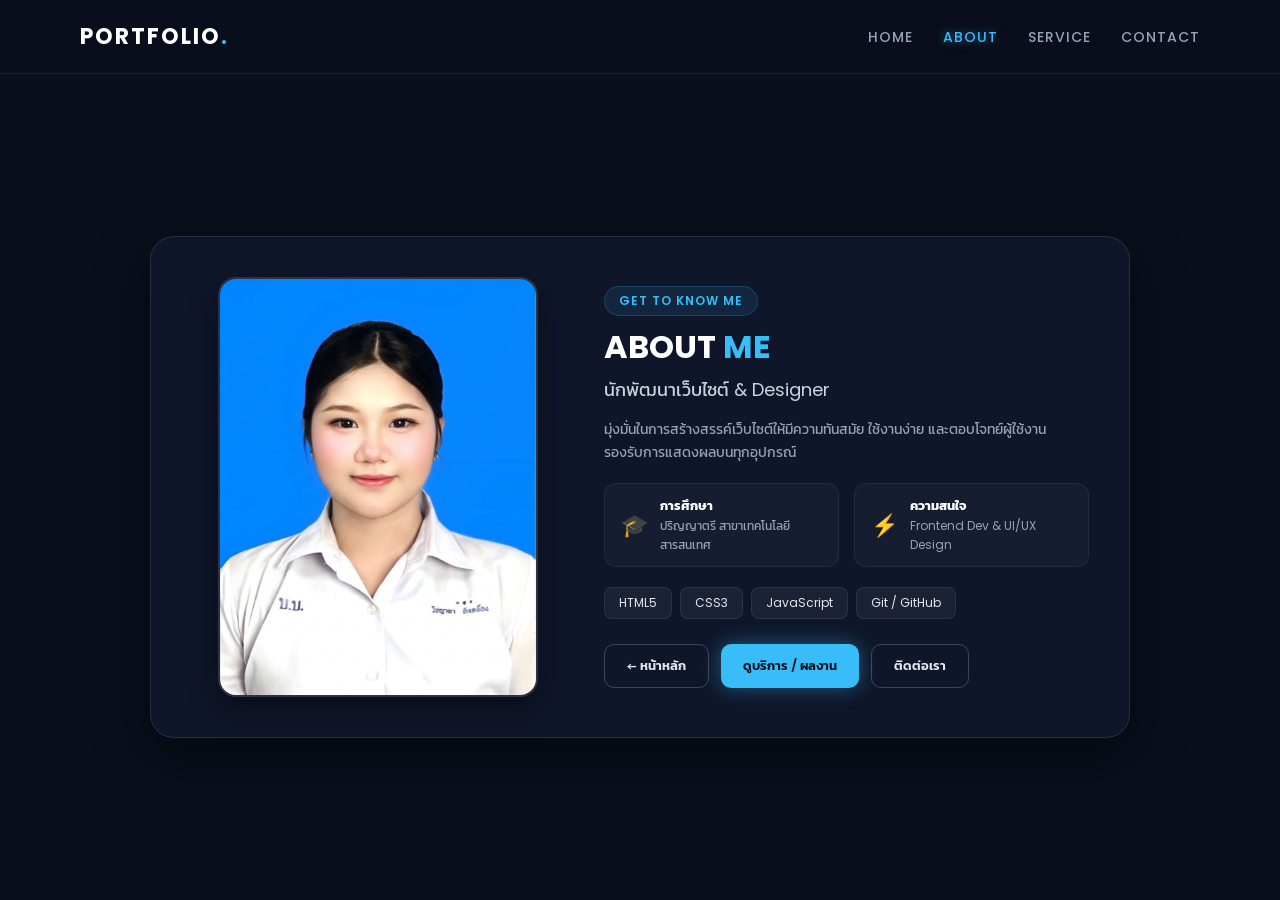
==== about.html @ 10ffb859 "Update about.html" ====
<!DOCTYPE html>
<html lang="th">
<head>
    <meta charset="UTF-8">
    <meta name="viewport" content="width=device-width, initial-scale=1.0">
    <title>Portfolio - About Me</title>
    <link rel="stylesheet" href="style.css">
    <link href="https://fonts.googleapis.com/css2?family=Kanit:wght@300;400;500;600&family=Poppins:wght@400;600;700&display=swap" rel="stylesheet">
</head>
<body>
    <header class="navbar">
        <div class="logo">PORTFOLIO<span>.</span></div>
        <nav>
            <ul>
                <li><a href="index.html">HOME</a></li>
                <li><a href="about.html" class="active">ABOUT</a></li>
                <li><a href="service.html">SERVICE</a></li>
                <li><a href="contact.html">CONTACT</a></li>
            </ul>
        </nav>
    </header>

    <main class="page-wrapper">
        <div class="main-card">
            <div class="card-image">
                <img src="IMG_5016.jpg" alt="Profile Image">
            </div>
            <div class="card-content">
                <span class="tag">GET TO KNOW ME</span>
                <h1>ABOUT <span>ME</span></h1>
                <h2>นักพัฒนาเว็บไซต์ & Designer</h2>
                <p class="description">
                    มุ่งมั่นในการสร้างสรรค์เว็บไซต์ให้มีความทันสมัย ใช้งานง่าย และตอบโจทย์ผู้ใช้งาน รองรับการแสดงผลบนทุกอุปกรณ์
                </p>

                <div class="info-grid">
                    <div class="info-box">
                        <span class="icon">🎓</span>
                        <div>
                            <strong>การศึกษา</strong>
                            <p>ปริญญาตรี สาขาเทคโนโลยีสารสนเทศ</p>
                        </div>
                    </div>
                    <div class="info-box">
                        <span class="icon">⚡</span>
                        <div>
                            <strong>ความสนใจ</strong>
                            <p>Frontend Dev & UI/UX Design</p>
                        </div>
                    </div>
                </div>

                <div class="skills">
                    <span class="skill-badge">HTML5</span>
                    <span class="skill-badge">CSS3</span>
                    <span class="skill-badge">JavaScript</span>
                    <span class="skill-badge">Git / GitHub</span>
                </div>

                <div class="button-group">
                    <a href="index.html" class="btn btn-outline">← หน้าหลัก</a>
                    <a href="service.html" class="btn btn-glow">ดูบริการ / ผลงาน</a>
                    <a href="contact.html" class="btn btn-outline">ติดต่อเรา</a>
                </div>
            </div>
        </div>
    </main>
</body>
</html>
---- style.css ----
/* ==================== Reset & General Settings ==================== */
* {
    margin: 0;
    padding: 0;
    box-sizing: border-box;
    font-family: 'Poppins', 'Kanit', sans-serif;
}

body {
    background-color: #0a0f1d;
    color: #e2e8f0;
    min-height: 100vh;
    display: flex;
    flex-direction: column;
}

/* ==================== Navigation Bar ==================== */
.navbar {
    display: flex;
    justify-content: space-between;
    align-items: center;
    padding: 20px 80px;
    background: rgba(10, 15, 29, 0.9);
    backdrop-filter: blur(10px);
    border-bottom: 1px solid rgba(255, 255, 255, 0.08);
    position: sticky;
    top: 0;
    z-index: 100;
}

.logo {
    font-size: 22px;
    font-weight: 700;
    letter-spacing: 2px;
    color: #ffffff;
}

.logo span {
    color: #38bdf8;
}

nav ul {
    display: flex;
    list-style: none;
    gap: 30px;
}

nav ul li a {
    text-decoration: none;
    color: #94a3b8;
    font-size: 14px;
    font-weight: 500;
    letter-spacing: 1px;
    transition: all 0.3s ease;
}

nav ul li a:hover, nav ul li a.active {
    color: #38bdf8;
    text-shadow: 0 0 10px rgba(56, 189, 248, 0.5);
}

/* ==================== Center Wrapper ==================== */
.page-wrapper {
    flex: 1;
    display: flex;
    justify-content: center;
    align-items: center;
    padding: 40px 20px;
}

.column-layout {
    flex-direction: column;
}

/* ==================== Main Cards (Index & About) ==================== */
.main-card {
    display: flex;
    align-items: center;
    gap: 40px;
    max-width: 980px;
    width: 100%;
    background: rgba(18, 26, 47, 0.75);
    border: 1px solid rgba(255, 255, 255, 0.1);
    padding: 40px;
    border-radius: 24px;
    box-shadow: 0 20px 50px rgba(0, 0, 0, 0.5);
    backdrop-filter: blur(12px);
}

/* จัดสเกลรูปภาพทั้ง POK.jpg และ IMG_5016.jpg ให้เข้ากรอบพอดีข้อความ */
.card-image {
    flex: 1;
    display: flex;
    justify-content: center;
    align-items: center;
}

.card-image img {
    width: 100%;
    max-width: 320px;
    height: 420px;
    object-fit: cover;
    object-position: center;
    border-radius: 18px;
    border: 2px solid rgba(255, 255, 255, 0.12);
    box-shadow: 0 12px 30px rgba(0, 0, 0, 0.4);
}

.card-content {
    flex: 1.3;
}

/* ==================== Text & Badges ==================== */
.tag {
    background: rgba(56, 189, 248, 0.1);
    color: #38bdf8;
    padding: 5px 14px;
    border-radius: 20px;
    font-size: 12px;
    font-weight: 600;
    letter-spacing: 1px;
    display: inline-block;
    margin-bottom: 12px;
    border: 1px solid rgba(56, 189, 248, 0.2);
}

h1 {
    font-size: 32px;
    color: #ffffff;
    line-height: 1.2;
    margin-bottom: 10px;
}

h1 span {
    color: #38bdf8;
}

h2 {
    font-size: 18px;
    color: #cbd5e1;
    font-weight: 400;
    margin-bottom: 15px;
}

p {
    color: #94a3b8;
    font-size: 14px;
    line-height: 1.6;
    margin-bottom: 20px;
}

/* ==================== Info & Skills ==================== */
.info-grid {
    display: flex;
    gap: 15px;
    margin-bottom: 20px;
}

.info-box {
    display: flex;
    align-items: center;
    gap: 12px;
    background: rgba(255, 255, 255, 0.03);
    border: 1px solid rgba(255, 255, 255, 0.06);
    padding: 12px 16px;
    border-radius: 12px;
    flex: 1;
}

.info-box .icon {
    font-size: 22px;
}

.info-box strong {
    font-size: 13px;
    color: #ffffff;
    display: block;
}

.info-box p {
    font-size: 12px;
    margin: 0;
}

.skills {
    display: flex;
    gap: 8px;
    flex-wrap: wrap;
    margin-bottom: 25px;
}

.skill-badge {
    background: rgba(255, 255, 255, 0.05);
    color: #e2e8f0;
    padding: 6px 14px;
    border-radius: 8px;
    font-size: 12px;
    border: 1px solid rgba(255, 255, 255, 0.08);
}

/* ==================== Buttons ==================== */
.button-group {
    display: flex;
    gap: 12px;
    flex-wrap: wrap;
}

.btn {
    padding: 11px 22px;
    border-radius: 10px;
    font-size: 13px;
    font-weight: 600;
    text-decoration: none;
    transition: all 0.3s ease;
    display: inline-flex;
    align-items: center;
    justify-content: center;
}

.btn-glow {
    background: #38bdf8;
    color: #0a0f1d;
    box-shadow: 0 0 20px rgba(56, 189, 248, 0.4);
}

.btn-glow:hover {
    background: #0284c7;
    color: #ffffff;
    box-shadow: 0 0 30px rgba(56, 189, 248, 0.7);
}

.btn-outline {
    background: transparent;
    color: #e2e8f0;
    border: 1px solid rgba(255, 255, 255, 0.2);
}

.btn-outline:hover {
    background: rgba(255, 255, 255, 0.1);
    border-color: #38bdf8;
    color: #38bdf8;
}

.center-buttons {
    justify-content: center;
    margin-top: 30px;
}

/* ==================== Services & Contact Styling ==================== */
.section-header {
    text-align: center;
    margin-bottom: 30px;
}

.services-grid {
    display: flex;
    gap: 20px;
    width: 100%;
    justify-content: center;
    flex-wrap: wrap;
    max-width: 1000px;
}

.service-card {
    flex: 1;
    min-width: 260px;
    max-width: 310px;
    background: rgba(18, 26, 47, 0.75);
    border: 1px solid rgba(255, 255, 255, 0.1);
    padding: 30px;
    border-radius: 18px;
    box-shadow: 0 10px 30px rgba(0, 0, 0, 0.3);
    backdrop-filter: blur(10px);
    transition: all 0.3s ease;
}

.service-card:hover {
    transform: translateY(-5px);
    border-color: rgba(56, 189, 248, 0.4);
    box-shadow: 0 15px 35px rgba(56, 189, 248, 0.15);
}

.card-icon {
    font-size: 36px;
    margin-bottom: 15px;
}

.service-card h3 {
    color: #ffffff;
    font-size: 18px;
    margin-bottom: 10px;
}

.service-card p {
    margin-bottom: 0;
    font-size: 13px;
}

.contact-card {
    background: rgba(18, 26, 47, 0.75);
    border: 1px solid rgba(255, 255, 255, 0.1);
    padding: 45px;
    border-radius: 24px;
    box-shadow: 0 20px 50px rgba(0, 0, 0, 0.4);
    backdrop-filter: blur(12px);
    max-width: 800px;
    width: 100%;
}

.contact-grid {
    display: grid;
    grid-template-columns: repeat(auto-fit, minmax(230px, 1fr));
    gap: 20px;
    margin-top: 20px;
}

.contact-item {
    display: flex;
    align-items: center;
    gap: 15px;
    background: rgba(255, 255, 255, 0.03);
    border: 1px solid rgba(255, 255, 255, 0.06);
    padding: 16px 20px;
    border-radius: 14px;
}

.contact-item .icon {
    font-size: 24px;
}

.contact-item strong {
    color: #ffffff;
    font-size: 14px;
    display: block;
}

.contact-item p {
    margin: 0;
    font-size: 13px;
    color: #94a3b8;
}/* ==================== ปรับขนาดรูปภาพหน้า About ให้เล็กลง ==================== */

/* ปรับความกว้างของรูปฝั่ง About ให้กะทัดรัดขึ้น */
.about-card .card-image img {
    max-width: 240px;       /* ปรับลดความกว้าง (จากเดิม 320px) */
    height: 320px;          /* ปรับลดความสูงลงให้ได้สัดส่วนพอดี (จากเดิม 420px) */
    object-fit: cover;
    object-position: center;
}

/* ปรับความกว้างรวมของการ์ดให้กระชับเข้าตามขนาดรูป */
.about-card {
    max-width: 850px;
    padding: 30px;
}
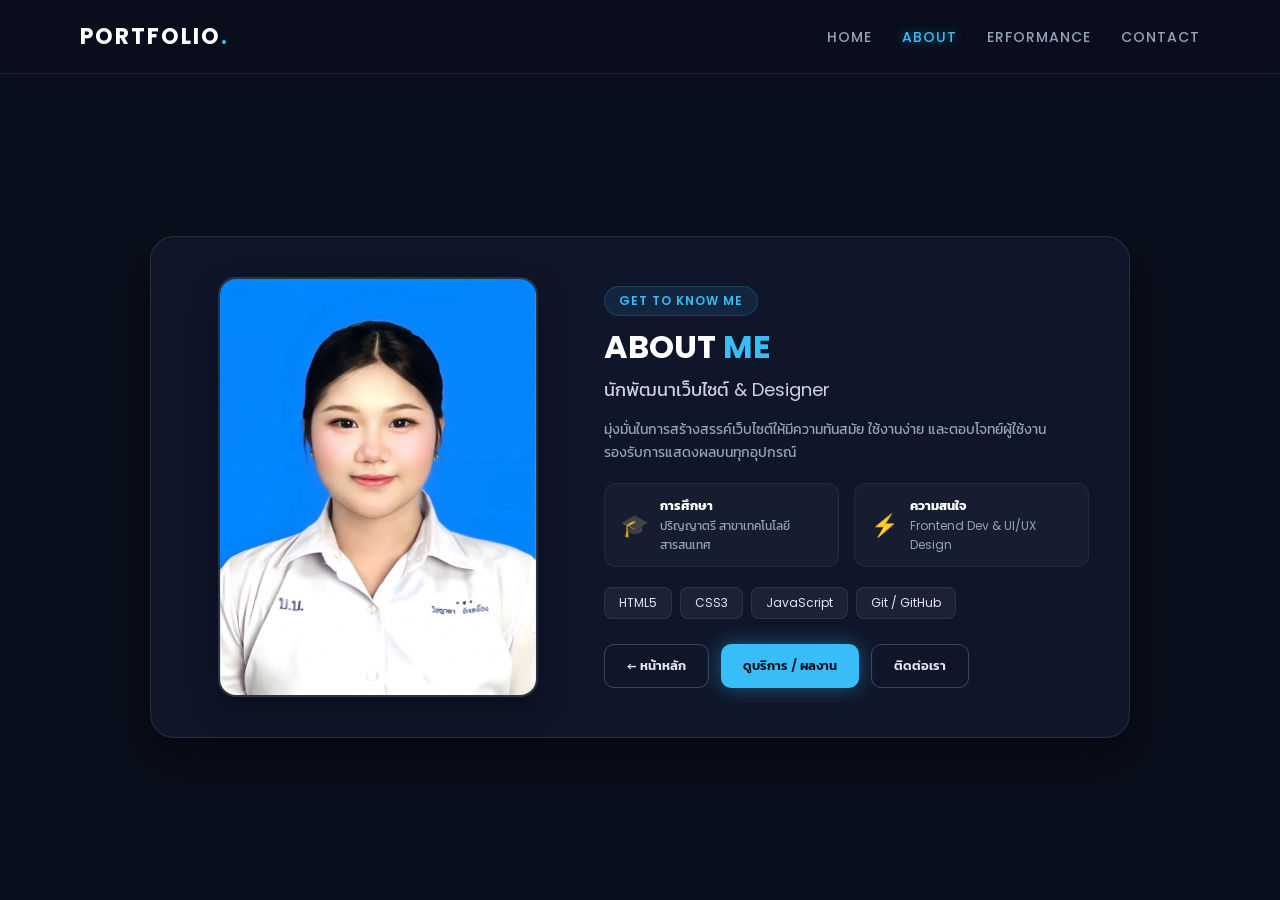
==== commit f5868307: "Update about.html" ====
--- a/about.html
+++ b/about.html
@@ -14,7 +14,7 @@
             <ul>
                 <li><a href="index.html">HOME</a></li>
                 <li><a href="about.html" class="active">ABOUT</a></li>
-                <li><a href="service.html">SERVICE</a></li>
+                <li><a href="service.html">ERFORMANCE</a></li>
                 <li><a href="contact.html">CONTACT</a></li>
             </ul>
         </nav>
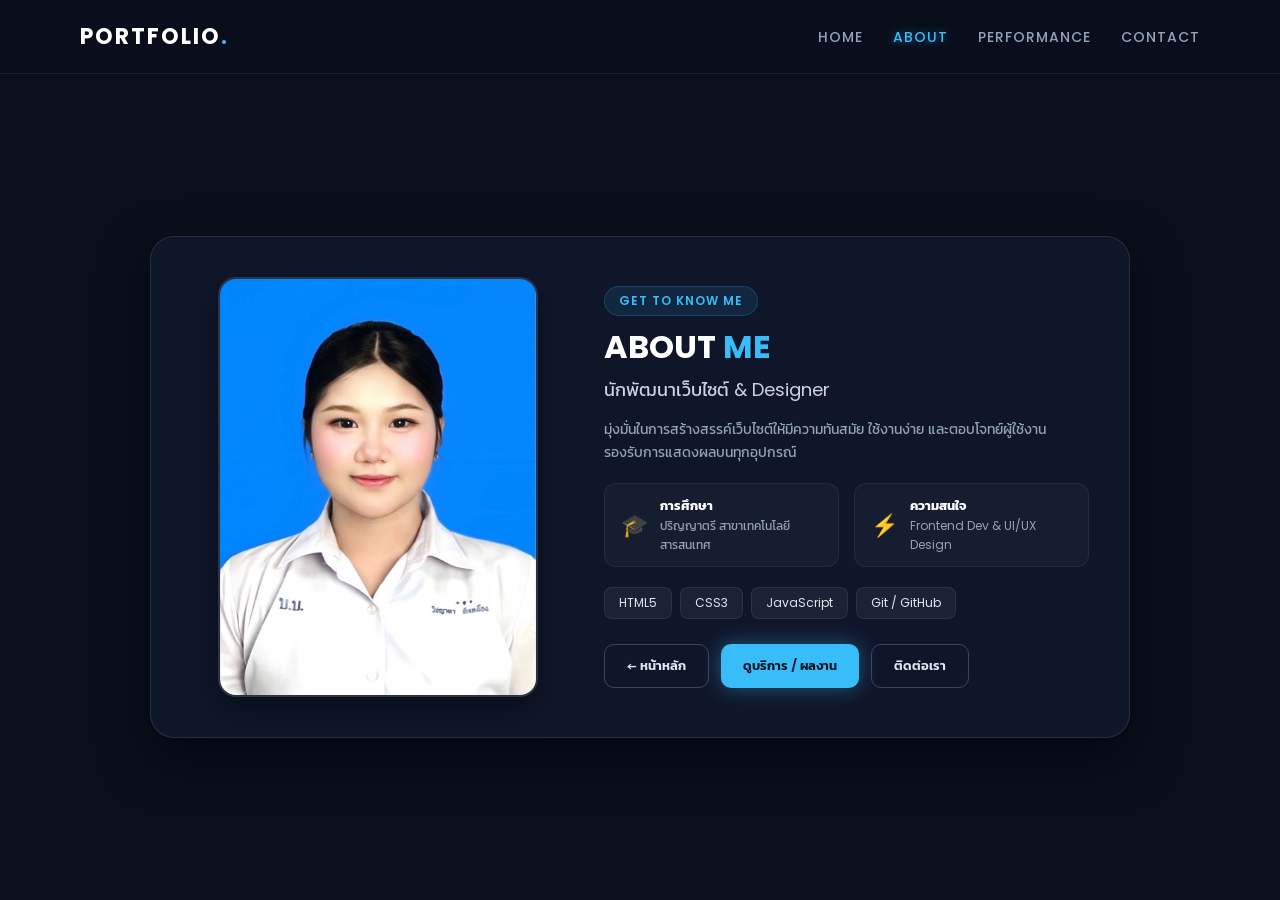
==== commit 0d6393fe: "Update about.html" ====
--- a/about.html
+++ b/about.html
@@ -14,7 +14,7 @@
             <ul>
                 <li><a href="index.html">HOME</a></li>
                 <li><a href="about.html" class="active">ABOUT</a></li>
-                <li><a href="service.html">ERFORMANCE</a></li>
+                <li><a href="service.html">PERFORMANCE</a></li>
                 <li><a href="contact.html">CONTACT</a></li>
             </ul>
         </nav>
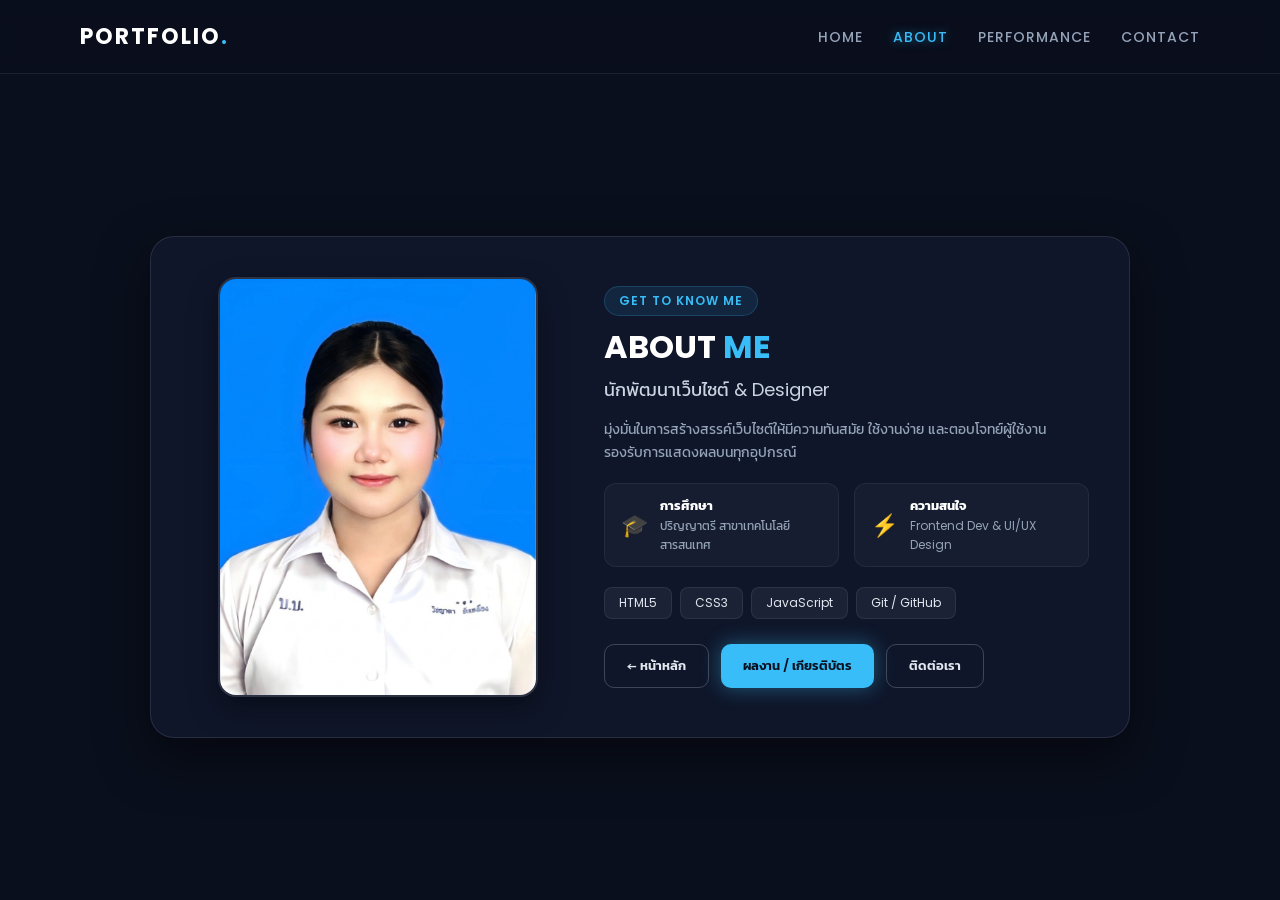
==== commit 3db7f20a: "Update about.html" ====
--- a/about.html
+++ b/about.html
@@ -59,7 +59,7 @@
 
                 <div class="button-group">
                     <a href="index.html" class="btn btn-outline">← หน้าหลัก</a>
-                    <a href="service.html" class="btn btn-glow">ดูบริการ / ผลงาน</a>
+                    <a href="service.html" class="btn btn-glow">ผลงาน / เกียรติบัตร</a>
                     <a href="contact.html" class="btn btn-outline">ติดต่อเรา</a>
                 </div>
             </div>
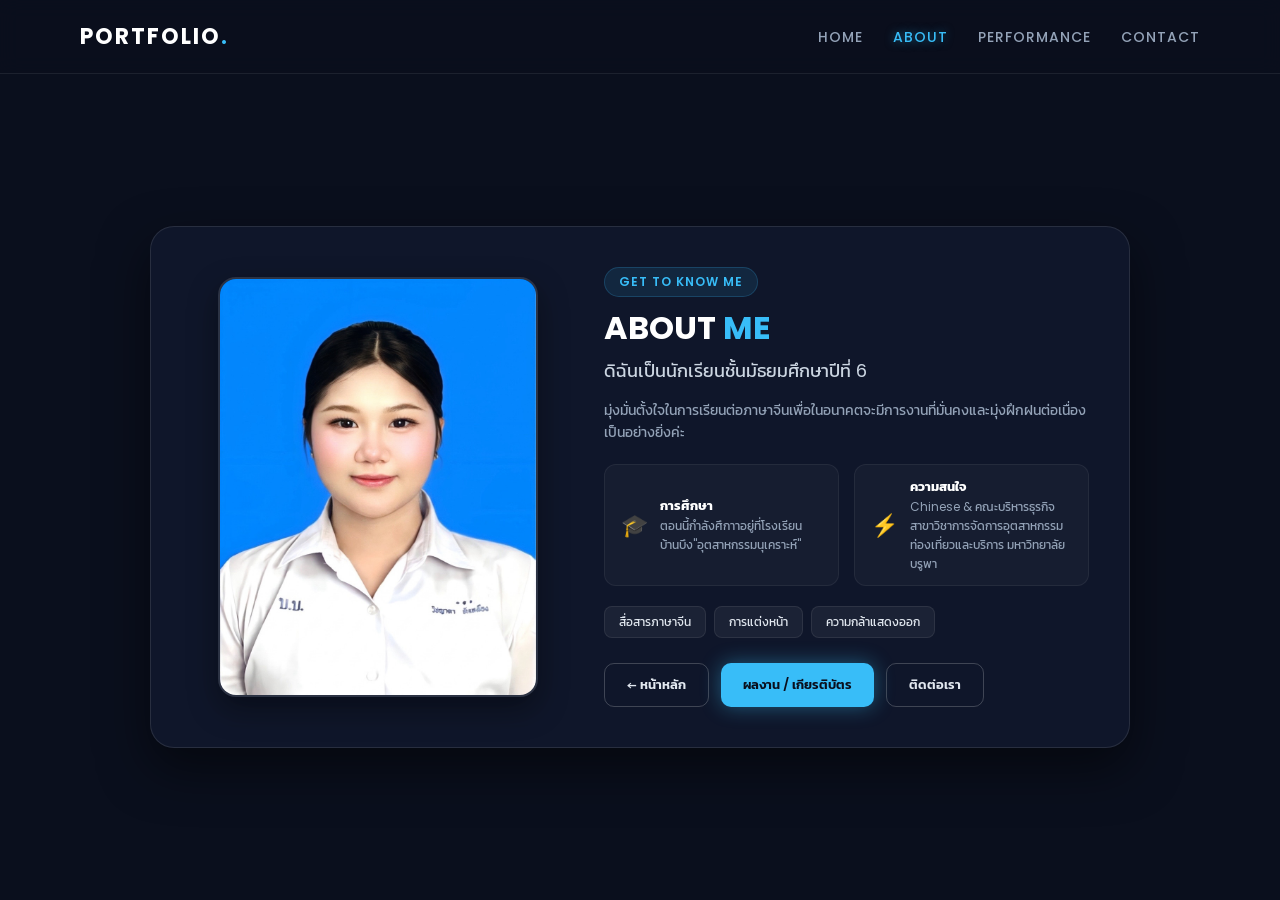
==== commit f593e25b: "Update about.html" ====
--- a/about.html
+++ b/about.html
@@ -28,9 +28,9 @@
             <div class="card-content">
                 <span class="tag">GET TO KNOW ME</span>
                 <h1>ABOUT <span>ME</span></h1>
-                <h2>นักพัฒนาเว็บไซต์ & Designer</h2>
+                <h2>ดิฉันเป็นนักเรียนชั้นมัธยมศึกษาปีที่ 6</h2>
                 <p class="description">
-                    มุ่งมั่นในการสร้างสรรค์เว็บไซต์ให้มีความทันสมัย ใช้งานง่าย และตอบโจทย์ผู้ใช้งาน รองรับการแสดงผลบนทุกอุปกรณ์
+                    มุ่งมั่นตั้งใจในการเรียนต่อภาษาจีนเพื่อในอนาคตจะมีการงานที่มั่นคงและมุ่งฝึกฝนต่อเนื่องเป็นอย่างยิ่งค่ะ
                 </p>
 
                 <div class="info-grid">
@@ -38,23 +38,22 @@
                         <span class="icon">🎓</span>
                         <div>
                             <strong>การศึกษา</strong>
-                            <p>ปริญญาตรี สาขาเทคโนโลยีสารสนเทศ</p>
+                            <p>ตอนนี้กำลังศึกาาอยู่ที่โรงเรียนบ้านบึง"อุตสาหกรรมนุเคราะห์"</p>
                         </div>
                     </div>
                     <div class="info-box">
                         <span class="icon">⚡</span>
                         <div>
                             <strong>ความสนใจ</strong>
-                            <p>Frontend Dev & UI/UX Design</p>
+                            <p>Chinese & คณะบริหารธุรกิจ สาขาวิชาการจัดการอุตสาหกรรมท่องเที่ยวและบริการ มหาวิทยาลัยบรูพา</p>
                         </div>
                     </div>
                 </div>
 
                 <div class="skills">
-                    <span class="skill-badge">HTML5</span>
-                    <span class="skill-badge">CSS3</span>
-                    <span class="skill-badge">JavaScript</span>
-                    <span class="skill-badge">Git / GitHub</span>
+                    <span class="skill-badge">สื่อสารภาษาจีน</span>
+                    <span class="skill-badge">การแต่งหน้า</span>
+                    <span class="skill-badge">ความกล้าแสดงออก</span>
                 </div>
 
                 <div class="button-group">
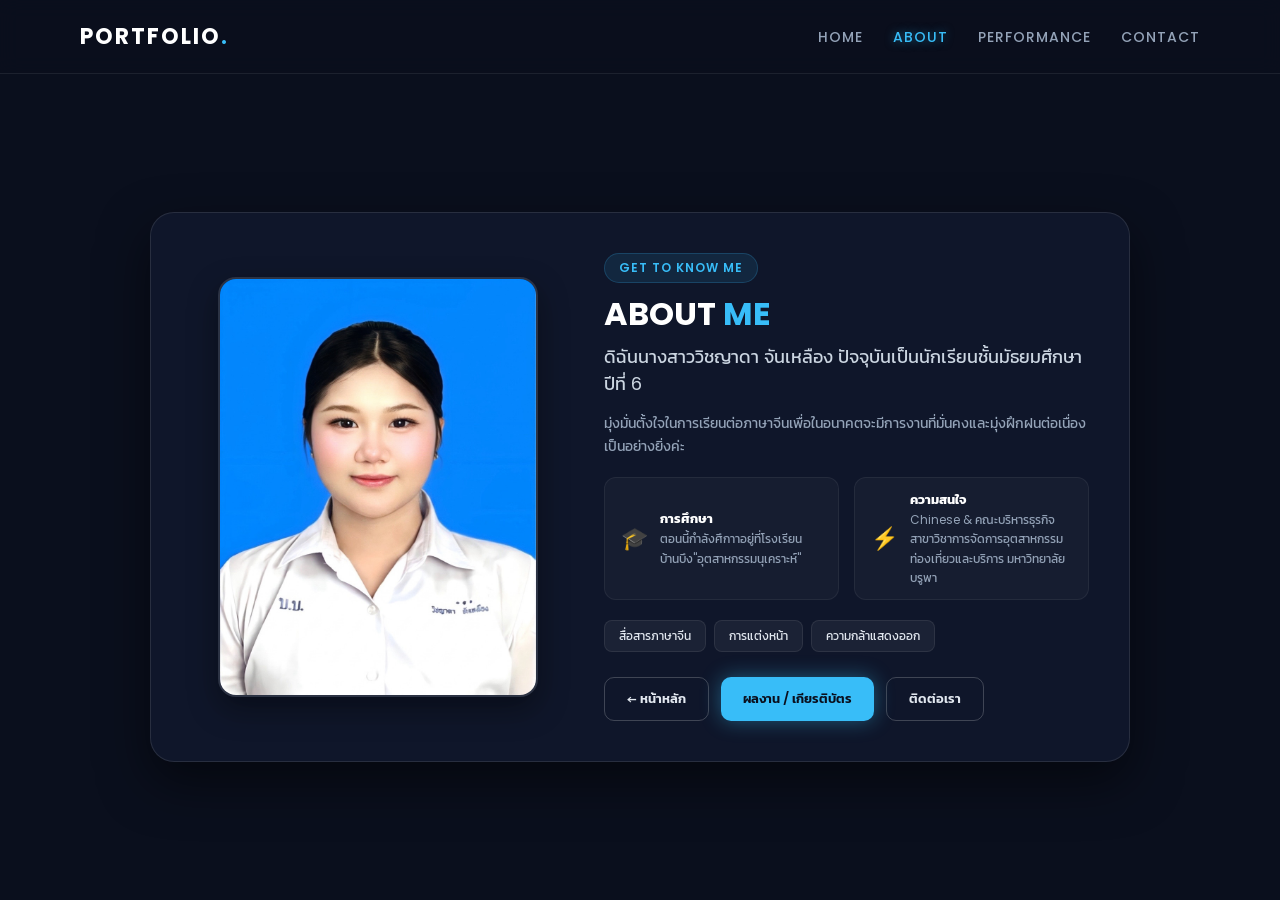
==== commit 3883836a: "Update about.html" ====
--- a/about.html
+++ b/about.html
@@ -28,7 +28,7 @@
             <div class="card-content">
                 <span class="tag">GET TO KNOW ME</span>
                 <h1>ABOUT <span>ME</span></h1>
-                <h2>ดิฉันเป็นนักเรียนชั้นมัธยมศึกษาปีที่ 6</h2>
+                <h2>ดิฉันนางสาววิชญาดา จันเหลือง ปัจจุบันเป็นนักเรียนชั้นมัธยมศึกษาปีที่ 6</h2>
                 <p class="description">
                     มุ่งมั่นตั้งใจในการเรียนต่อภาษาจีนเพื่อในอนาคตจะมีการงานที่มั่นคงและมุ่งฝึกฝนต่อเนื่องเป็นอย่างยิ่งค่ะ
                 </p>
--- a/style.css
+++ b/style.css
@@ -353,3 +353,34 @@
     max-width: 850px;
     padding: 30px;
 }
+/* ==================== ปรับไอคอนรูปภาพในหน้า Service ==================== */
+
+.card-icon {
+    margin-bottom: 15px;
+    display: flex;
+    align-items: center;
+}
+
+.card-icon img {
+    width: 48px;            /* กำหนดความกว้างของไอคอน */
+    height: 48px;           /* กำหนดความสูงของไอคอน */
+    object-fit: contain;     /* รักษา สัดส่วนรูป ไม่ให้เบี้ยว */
+}
+/* ==================== จัดขนาดรูปภาพผลงานในหน้า PERFORMANCE ให้เท่ากัน ==================== */
+
+/* ปรับพื้นที่ส่วนใส่รูปให้เต็มความกว้างการ์ด */
+.service-card .card-icon {
+    width: 100%;
+    height: 200px;           /* ล็อกความสูงของพื้นที่รูปภาพให้เท่ากันทุกการ์ด */
+    margin-bottom: 20px;
+    overflow: hidden;
+    border-radius: 12px;     /* ทำมุมโค้งให้รูปภาพดูนุ่มนวล */
+}
+
+/* ล็อกขนาดรูปภาพ DPU, MISS, LCH ให้เท่ากันเป๊ะทุกรูป */
+.service-card .card-icon img {
+    width: 100%;
+    height: 100%;
+    object-fit: cover;       /* ครอปรูปให้อยู่ในอัตราส่วนที่พอดี ไม่ยืดหรือแบน */
+    object-position: center; /* จัดจุดโฟกัสให้อยู่ตรงกลางภาพ */
+}
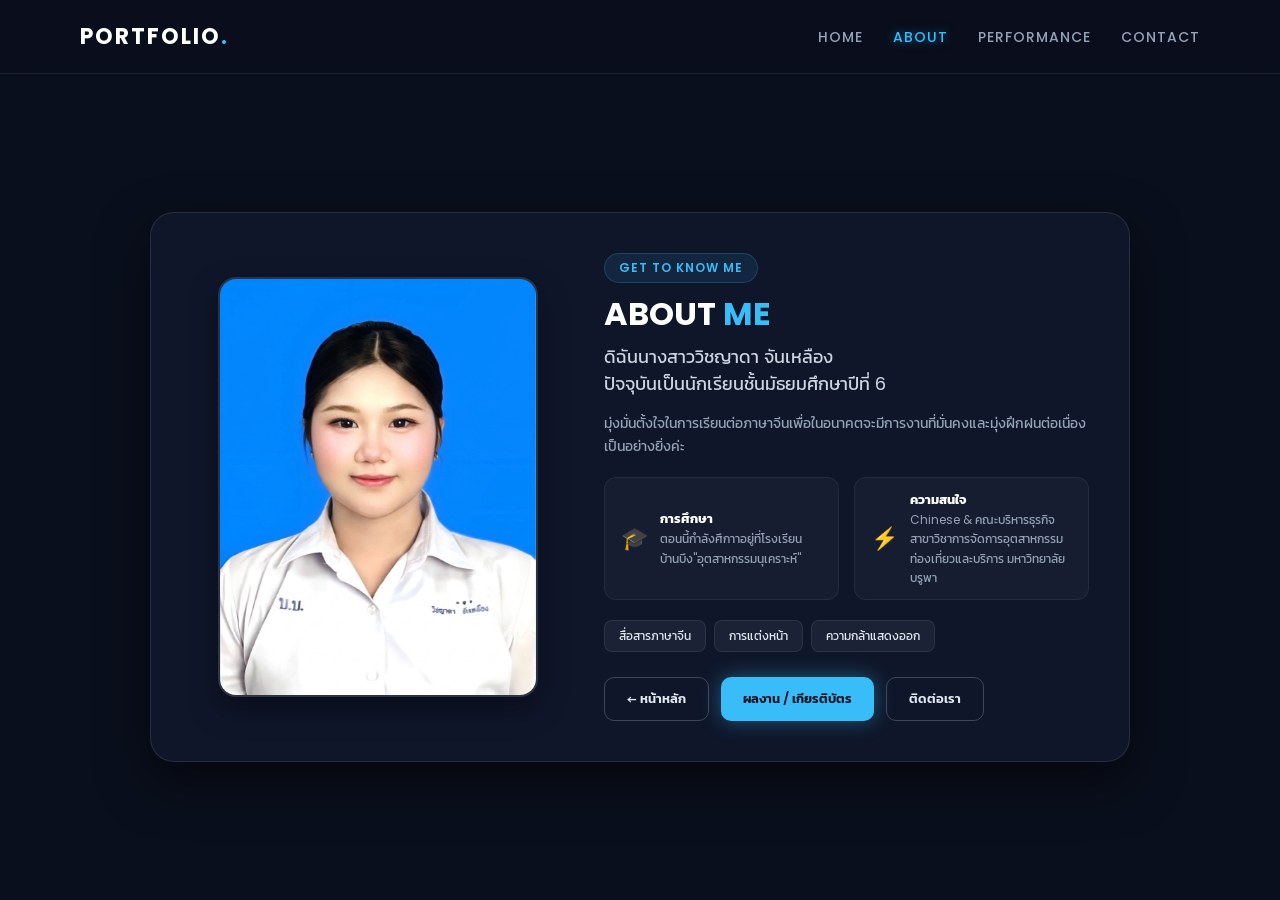
==== commit 832c8a30: "Update about.html" ====
--- a/about.html
+++ b/about.html
@@ -28,7 +28,7 @@
             <div class="card-content">
                 <span class="tag">GET TO KNOW ME</span>
                 <h1>ABOUT <span>ME</span></h1>
-                <h2>ดิฉันนางสาววิชญาดา จันเหลือง ปัจจุบันเป็นนักเรียนชั้นมัธยมศึกษาปีที่ 6</h2>
+                <h2>ดิฉันนางสาววิชญาดา จันเหลือง<br>ปัจจุบันเป็นนักเรียนชั้นมัธยมศึกษาปีที่ 6</h2>
                 <p class="description">
                     มุ่งมั่นตั้งใจในการเรียนต่อภาษาจีนเพื่อในอนาคตจะมีการงานที่มั่นคงและมุ่งฝึกฝนต่อเนื่องเป็นอย่างยิ่งค่ะ
                 </p>
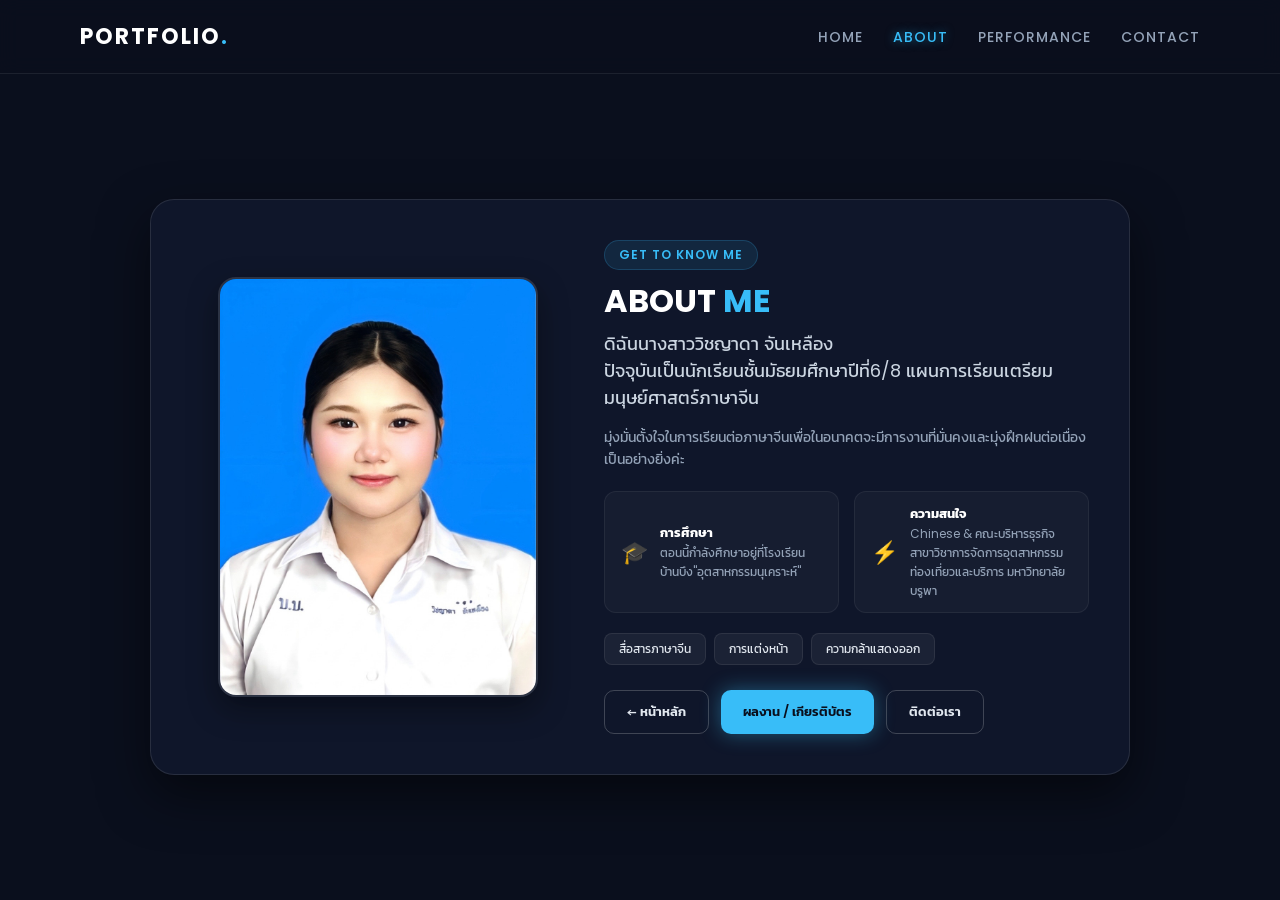
==== commit 8be8303d: "Update about.html" ====
--- a/about.html
+++ b/about.html
@@ -28,7 +28,7 @@
             <div class="card-content">
                 <span class="tag">GET TO KNOW ME</span>
                 <h1>ABOUT <span>ME</span></h1>
-                <h2>ดิฉันนางสาววิชญาดา จันเหลือง<br>ปัจจุบันเป็นนักเรียนชั้นมัธยมศึกษาปีที่ 6</h2>
+                <h2>ดิฉันนางสาววิชญาดา จันเหลือง<br>ปัจจุบันเป็นนักเรียนชั้นมัธยมศึกษาปีที่6/8 แผนการเรียนเตรียมมนุษย์ศาสตร์ภาษาจีน</h2>
                 <p class="description">
                     มุ่งมั่นตั้งใจในการเรียนต่อภาษาจีนเพื่อในอนาคตจะมีการงานที่มั่นคงและมุ่งฝึกฝนต่อเนื่องเป็นอย่างยิ่งค่ะ
                 </p>
@@ -38,7 +38,7 @@
                         <span class="icon">🎓</span>
                         <div>
                             <strong>การศึกษา</strong>
-                            <p>ตอนนี้กำลังศึกาาอยู่ที่โรงเรียนบ้านบึง"อุตสาหกรรมนุเคราะห์"</p>
+                            <p>ตอนนี้กำลังศึกษาอยู่ที่โรงเรียนบ้านบึง"อุตสาหกรรมนุเคราะห์"</p>
                         </div>
                     </div>
                     <div class="info-box">
